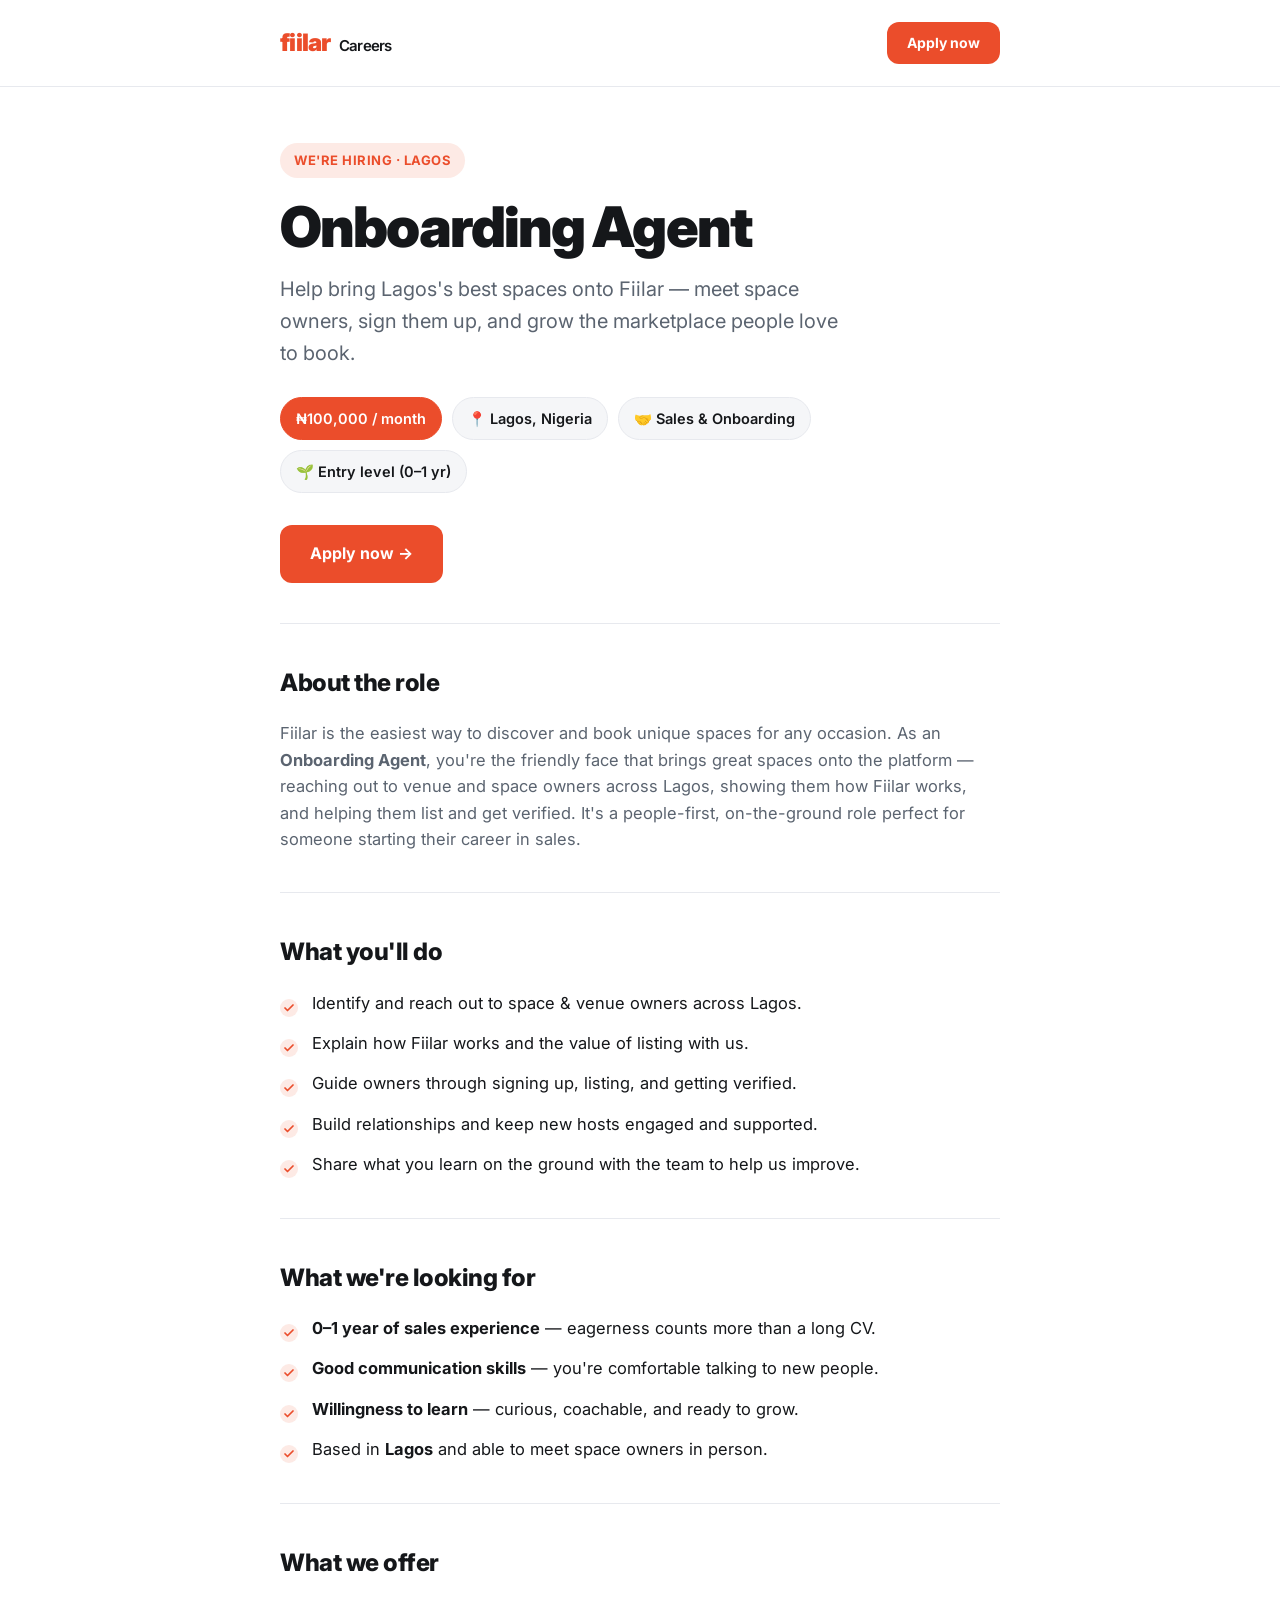
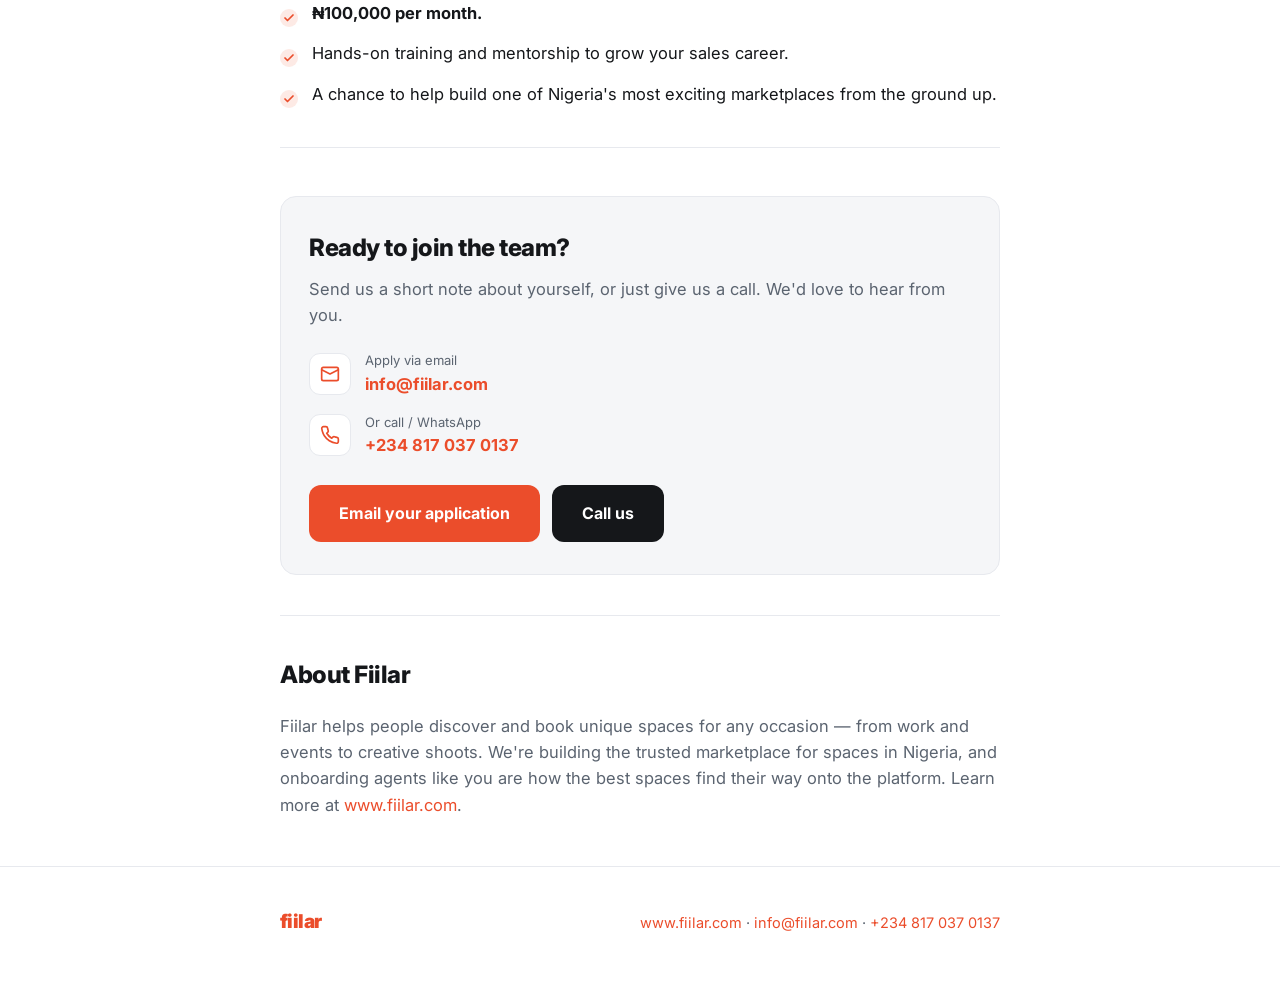
==== index.html @ edfd7000 "Add Onboarding Agent job listing page (Lagos) Co-Authored-By: Claude Opus 4.8 (1M context) <noreply@" ====
<!DOCTYPE html>
<html lang="en">
<head>
  <meta charset="UTF-8" />
  <meta name="viewport" content="width=device-width, initial-scale=1.0" />
  <title>Onboarding Agent — Fiilar Careers (Lagos)</title>
  <meta name="description" content="Fiilar is hiring an Onboarding Agent in Lagos. ₦100,000/month. Help bring Lagos's best spaces onto Fiilar. Apply now." />

  <!-- Social preview (for when the link is shared in ads/WhatsApp) -->
  <meta property="og:title" content="We're hiring: Onboarding Agent — Fiilar" />
  <meta property="og:description" content="₦100,000/month · Lagos · Help onboard amazing spaces to Fiilar. Apply today." />
  <meta property="og:type" content="website" />

  <link rel="preconnect" href="https://fonts.googleapis.com" />
  <link rel="preconnect" href="https://fonts.gstatic.com" crossorigin />
  <link href="https://fonts.googleapis.com/css2?family=Inter:wght@400;500;600;700;800;900&display=swap" rel="stylesheet" />

  <style>
    :root {
      --brand: #EB4D2B;
      --brand-dark: #cf3f20;
      --ink: #15171a;
      --grey: #5b6470;
      --line: #e7e9ee;
      --bg-soft: #f5f6f8;
      --radius: 16px;
    }
    * { box-sizing: border-box; margin: 0; padding: 0; }
    html { scroll-behavior: smooth; }
    body {
      font-family: 'Inter', -apple-system, BlinkMacSystemFont, 'Segoe UI', Roboto, sans-serif;
      color: var(--ink);
      background: #fff;
      line-height: 1.6;
      -webkit-font-smoothing: antialiased;
    }
    .wrap { max-width: 760px; margin: 0 auto; padding: 0 20px; }
    a { color: var(--brand); text-decoration: none; }

    /* Header */
    header { padding: 22px 0; border-bottom: 1px solid var(--line); }
    .header-row { display: flex; align-items: center; justify-content: space-between; }
    .logo { font-size: 24px; font-weight: 900; letter-spacing: -0.03em; color: var(--brand); }
    .logo span { color: var(--ink); font-weight: 600; font-size: 15px; margin-left: 8px; }

    /* Hero */
    .hero { padding: 56px 0 40px; }
    .tag {
      display: inline-block; background: #fdeae5; color: var(--brand);
      font-weight: 700; font-size: 13px; letter-spacing: 0.04em; text-transform: uppercase;
      padding: 7px 14px; border-radius: 999px; margin-bottom: 20px;
    }
    h1 { font-size: clamp(36px, 8vw, 56px); font-weight: 900; letter-spacing: -0.035em; line-height: 1.05; }
    .lede { font-size: clamp(17px, 2.4vw, 20px); color: var(--grey); margin-top: 16px; max-width: 560px; }

    .chips { display: flex; flex-wrap: wrap; gap: 10px; margin-top: 28px; }
    .chip {
      display: inline-flex; align-items: center; gap: 7px;
      background: var(--bg-soft); border: 1px solid var(--line);
      padding: 9px 15px; border-radius: 999px; font-weight: 600; font-size: 14.5px;
    }
    .chip.pay { background: var(--brand); color: #fff; border-color: var(--brand); }

    .cta {
      display: inline-flex; align-items: center; gap: 10px;
      background: var(--brand); color: #fff; font-weight: 700; font-size: 16px;
      padding: 16px 30px; border-radius: 12px; margin-top: 32px;
      transition: background .15s ease, transform .15s ease;
    }
    .cta:hover { background: var(--brand-dark); transform: translateY(-1px); }
    .cta.secondary { background: var(--ink); }
    .cta.secondary:hover { background: #000; }

    /* Sections */
    section.block { padding: 40px 0; border-top: 1px solid var(--line); }
    h2 { font-size: 24px; font-weight: 800; letter-spacing: -0.02em; margin-bottom: 18px; }
    .block p { color: var(--grey); font-size: 16.5px; }

    ul.list { list-style: none; display: grid; gap: 14px; }
    ul.list li { position: relative; padding-left: 32px; font-size: 16.5px; color: var(--ink); }
    ul.list li::before {
      content: ""; position: absolute; left: 0; top: 9px;
      width: 18px; height: 18px; border-radius: 50%;
      background: #fdeae5;
      background-image: url("data:image/svg+xml,%3Csvg xmlns='http://www.w3.org/2000/svg' width='12' height='12' viewBox='0 0 24 24' fill='none' stroke='%23EB4D2B' stroke-width='3.5' stroke-linecap='round' stroke-linejoin='round'%3E%3Cpolyline points='20 6 9 17 4 12'/%3E%3C/svg%3E");
      background-repeat: no-repeat; background-position: center;
    }
    ul.list li strong { font-weight: 700; }

    /* Apply card */
    .apply-card {
      background: var(--bg-soft); border: 1px solid var(--line);
      border-radius: var(--radius); padding: 32px 28px; margin-top: 8px;
    }
    .apply-card h2 { margin-bottom: 8px; }
    .apply-methods { display: grid; gap: 14px; margin-top: 22px; }
    .apply-row { display: flex; align-items: center; gap: 14px; font-size: 16px; }
    .apply-row .ic {
      width: 42px; height: 42px; flex: none; border-radius: 11px; background: #fff;
      border: 1px solid var(--line); display: grid; place-items: center; color: var(--brand);
    }
    .apply-row .label { font-size: 13px; color: var(--grey); }
    .apply-row .val { font-weight: 700; font-size: 16.5px; color: var(--ink); }
    .btns { display: flex; flex-wrap: wrap; gap: 12px; margin-top: 26px; }

    /* Footer */
    footer { padding: 40px 0 56px; border-top: 1px solid var(--line); margin-top: 8px; color: var(--grey); font-size: 14.5px; }
    .footer-row { display: flex; flex-wrap: wrap; justify-content: space-between; gap: 12px; align-items: center; }
    footer .logo { font-size: 19px; }
  </style>
</head>
<body>

  <header>
    <div class="wrap header-row">
      <div class="logo">fiilar<span>Careers</span></div>
      <a class="cta" style="margin:0; padding:10px 20px; font-size:14px;" href="#apply">Apply now</a>
    </div>
  </header>

  <main>
    <div class="wrap">
      <!-- Hero -->
      <section class="hero">
        <span class="tag">We're hiring · Lagos</span>
        <h1>Onboarding Agent</h1>
        <p class="lede">Help bring Lagos's best spaces onto Fiilar — meet space owners, sign them up, and grow the marketplace people love to book.</p>

        <div class="chips">
          <span class="chip pay">₦100,000 / month</span>
          <span class="chip">📍 Lagos, Nigeria</span>
          <span class="chip">🤝 Sales &amp; Onboarding</span>
          <span class="chip">🌱 Entry level (0–1 yr)</span>
        </div>

        <a class="cta" href="#apply">Apply now →</a>
      </section>

      <!-- About the role -->
      <section class="block">
        <h2>About the role</h2>
        <p>Fiilar is the easiest way to discover and book unique spaces for any occasion. As an <strong>Onboarding Agent</strong>, you're the friendly face that brings great spaces onto the platform — reaching out to venue and space owners across Lagos, showing them how Fiilar works, and helping them list and get verified. It's a people-first, on-the-ground role perfect for someone starting their career in sales.</p>
      </section>

      <!-- What you'll do -->
      <section class="block">
        <h2>What you'll do</h2>
        <ul class="list">
          <li>Identify and reach out to space &amp; venue owners across Lagos.</li>
          <li>Explain how Fiilar works and the value of listing with us.</li>
          <li>Guide owners through signing up, listing, and getting verified.</li>
          <li>Build relationships and keep new hosts engaged and supported.</li>
          <li>Share what you learn on the ground with the team to help us improve.</li>
        </ul>
      </section>

      <!-- What we're looking for -->
      <section class="block">
        <h2>What we're looking for</h2>
        <ul class="list">
          <li><strong>0–1 year of sales experience</strong> — eagerness counts more than a long CV.</li>
          <li><strong>Good communication skills</strong> — you're comfortable talking to new people.</li>
          <li><strong>Willingness to learn</strong> — curious, coachable, and ready to grow.</li>
          <li>Based in <strong>Lagos</strong> and able to meet space owners in person.</li>
        </ul>
      </section>

      <!-- What we offer -->
      <section class="block">
        <h2>What we offer</h2>
        <ul class="list">
          <li><strong>₦100,000 per month.</strong></li>
          <li>Hands-on training and mentorship to grow your sales career.</li>
          <li>A chance to help build one of Nigeria's most exciting marketplaces from the ground up.</li>
        </ul>
      </section>

      <!-- Apply -->
      <section class="block" id="apply">
        <div class="apply-card">
          <h2>Ready to join the team?</h2>
          <p>Send us a short note about yourself, or just give us a call. We'd love to hear from you.</p>

          <div class="apply-methods">
            <div class="apply-row">
              <div class="ic">
                <svg width="20" height="20" viewBox="0 0 24 24" fill="none" stroke="currentColor" stroke-width="2" stroke-linecap="round" stroke-linejoin="round"><rect x="2" y="4" width="20" height="16" rx="2"/><path d="m22 7-10 5L2 7"/></svg>
              </div>
              <div>
                <div class="label">Apply via email</div>
                <div class="val"><a href="mailto:info@fiilar.com?subject=Application%3A%20Onboarding%20Agent%20(Lagos)">info@fiilar.com</a></div>
              </div>
            </div>
            <div class="apply-row">
              <div class="ic">
                <svg width="20" height="20" viewBox="0 0 24 24" fill="none" stroke="currentColor" stroke-width="2" stroke-linecap="round" stroke-linejoin="round"><path d="M22 16.92v3a2 2 0 0 1-2.18 2 19.79 19.79 0 0 1-8.63-3.07 19.5 19.5 0 0 1-6-6 19.79 19.79 0 0 1-3.07-8.67A2 2 0 0 1 4.11 2h3a2 2 0 0 1 2 1.72c.13.96.36 1.9.7 2.81a2 2 0 0 1-.45 2.11L8.09 9.91a16 16 0 0 0 6 6l1.27-1.27a2 2 0 0 1 2.11-.45c.91.34 1.85.57 2.81.7A2 2 0 0 1 22 16.92z"/></svg>
              </div>
              <div>
                <div class="label">Or call / WhatsApp</div>
                <div class="val"><a href="tel:+2348170370137">+234 817 037 0137</a></div>
              </div>
            </div>
          </div>

          <div class="btns">
            <a class="cta" style="margin-top:0;" href="mailto:info@fiilar.com?subject=Application%3A%20Onboarding%20Agent%20(Lagos)&body=Hi%20Fiilar%20team%2C%0A%0AI'd%20like%20to%20apply%20for%20the%20Onboarding%20Agent%20role.%0A%0AName%3A%0APhone%3A%0ALocation%20in%20Lagos%3A%0AA%20bit%20about%20me%3A%0A">Email your application</a>
            <a class="cta secondary" style="margin-top:0;" href="tel:+2348170370137">Call us</a>
          </div>
        </div>
      </section>

      <!-- About Fiilar -->
      <section class="block">
        <h2>About Fiilar</h2>
        <p>Fiilar helps people discover and book unique spaces for any occasion — from work and events to creative shoots. We're building the trusted marketplace for spaces in Nigeria, and onboarding agents like you are how the best spaces find their way onto the platform. Learn more at <a href="https://www.fiilar.com" target="_blank" rel="noopener">www.fiilar.com</a>.</p>
      </section>
    </div>
  </main>

  <footer>
    <div class="wrap footer-row">
      <div class="logo">fiilar</div>
      <div>
        <a href="https://www.fiilar.com" target="_blank" rel="noopener">www.fiilar.com</a> ·
        <a href="mailto:info@fiilar.com">info@fiilar.com</a> ·
        <a href="tel:+2348170370137">+234 817 037 0137</a>
      </div>
    </div>
  </footer>

</body>
</html>
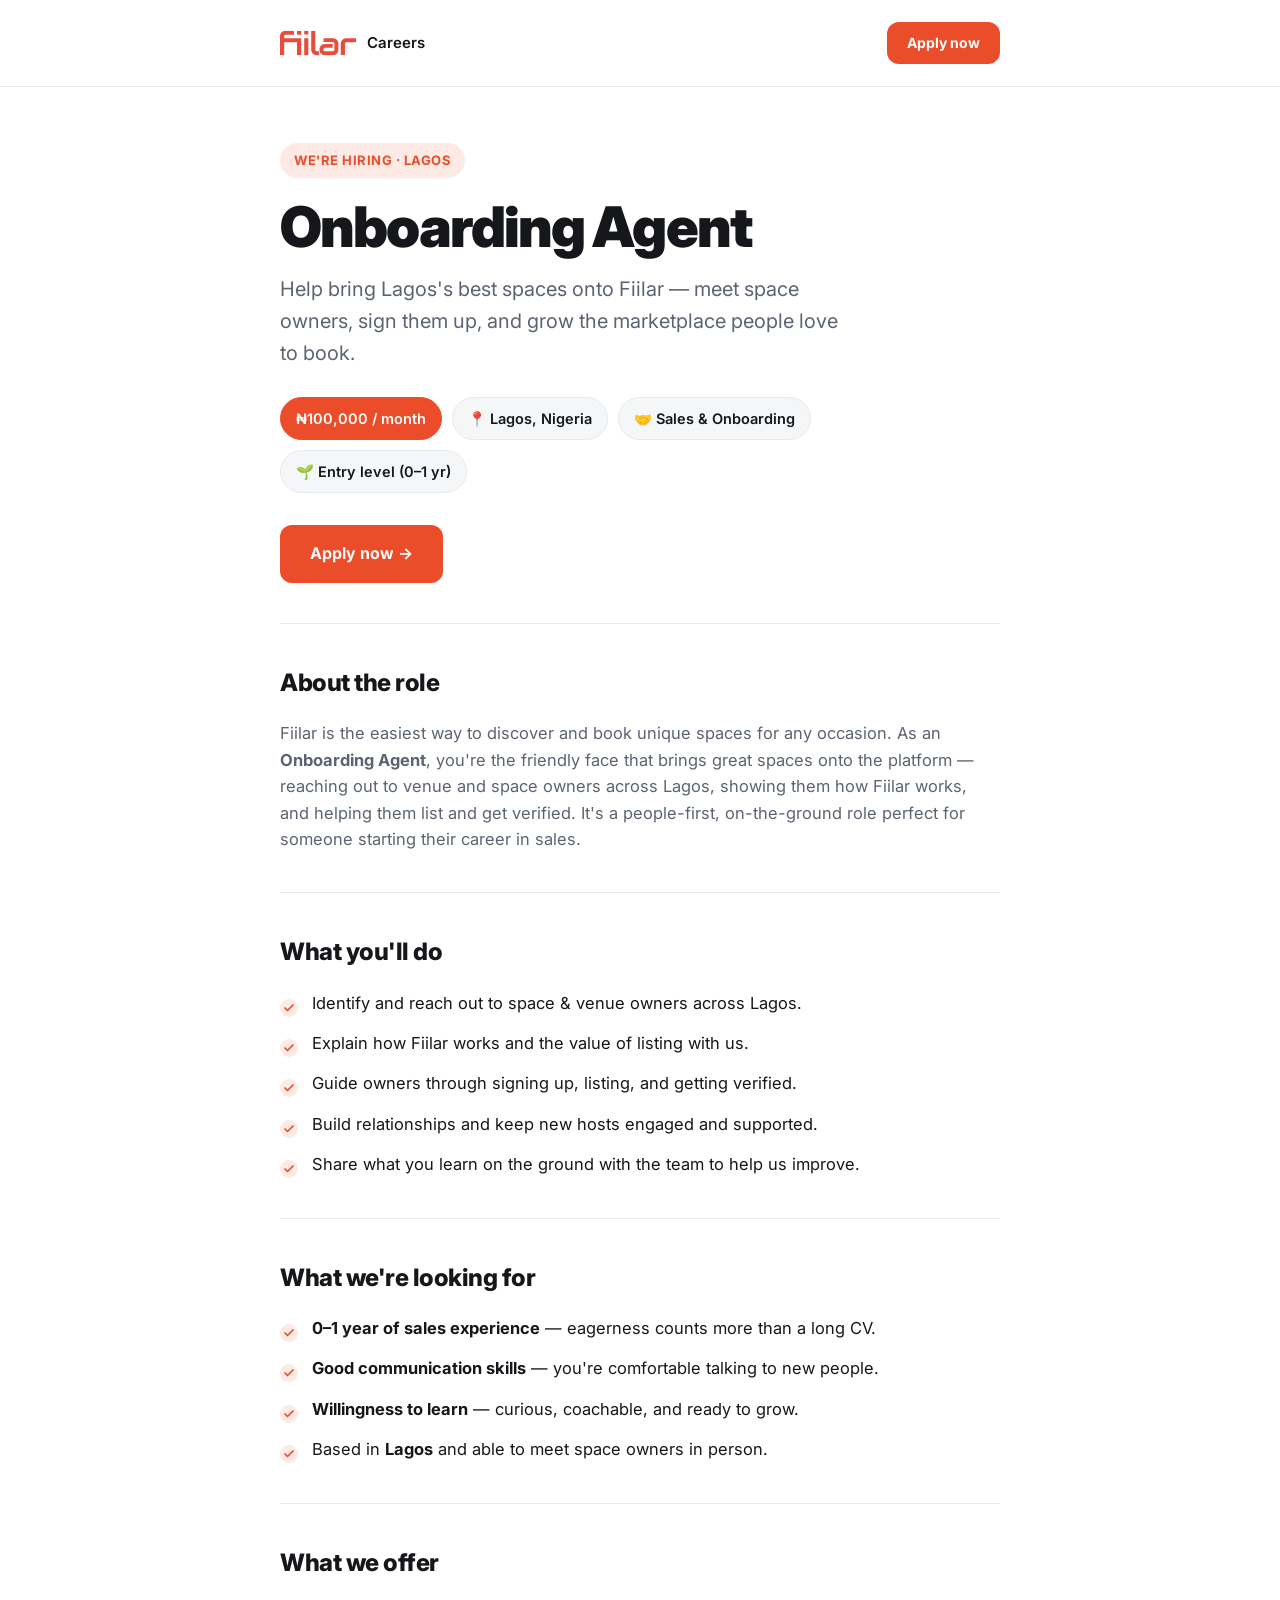
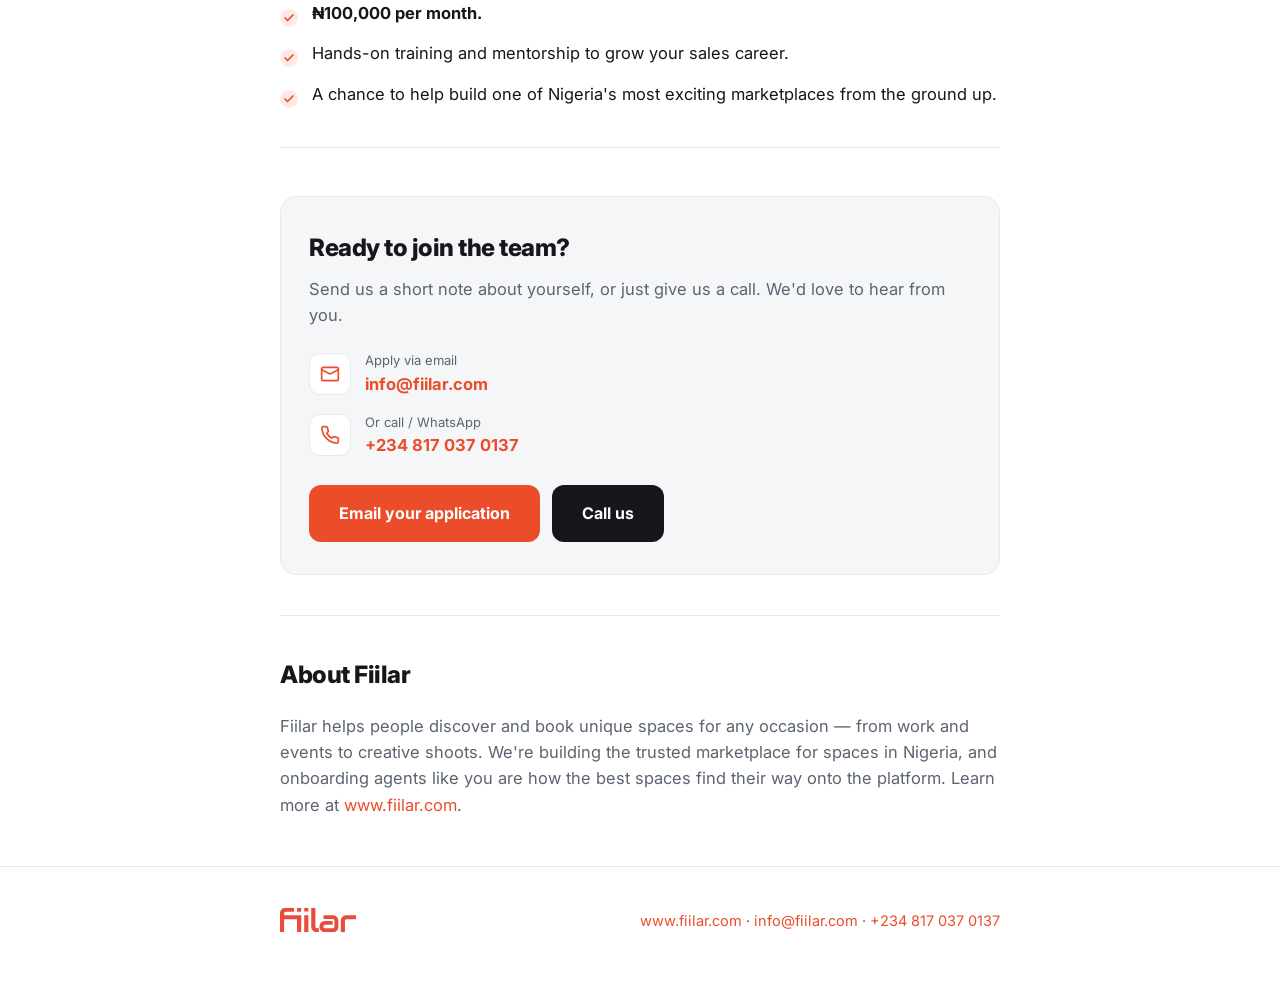
==== commit 26af33d2: "Use Fiilar logo in header/footer + favicon Co-Authored-By: Claude Opus 4.8 (1M context) <noreply@ant" ====
--- a/index.html
+++ b/index.html
@@ -4,6 +4,7 @@
   <meta charset="UTF-8" />
   <meta name="viewport" content="width=device-width, initial-scale=1.0" />
   <title>Onboarding Agent — Fiilar Careers (Lagos)</title>
+  <link rel="icon" type="image/png" href="logo-icon.png" />
   <meta name="description" content="Fiilar is hiring an Onboarding Agent in Lagos. ₦100,000/month. Help bring Lagos's best spaces onto Fiilar. Apply now." />
 
   <!-- Social preview (for when the link is shared in ads/WhatsApp) -->
@@ -40,8 +41,9 @@
     /* Header */
     header { padding: 22px 0; border-bottom: 1px solid var(--line); }
     .header-row { display: flex; align-items: center; justify-content: space-between; }
-    .logo { font-size: 24px; font-weight: 900; letter-spacing: -0.03em; color: var(--brand); }
-    .logo span { color: var(--ink); font-weight: 600; font-size: 15px; margin-left: 8px; }
+    .logo { display: inline-flex; align-items: center; gap: 11px; }
+    .logo img { height: 26px; width: auto; display: block; }
+    .logo span { color: var(--ink); font-weight: 600; font-size: 15px; }
 
     /* Hero */
     .hero { padding: 56px 0 40px; }
@@ -113,7 +115,7 @@
 
   <header>
     <div class="wrap header-row">
-      <div class="logo">fiilar<span>Careers</span></div>
+      <div class="logo"><img src="logo.svg" alt="Fiilar" /><span>Careers</span></div>
       <a class="cta" style="margin:0; padding:10px 20px; font-size:14px;" href="#apply">Apply now</a>
     </div>
   </header>
@@ -219,7 +221,7 @@
 
   <footer>
     <div class="wrap footer-row">
-      <div class="logo">fiilar</div>
+      <div class="logo"><img src="logo.svg" alt="Fiilar" /></div>
       <div>
         <a href="https://www.fiilar.com" target="_blank" rel="noopener">www.fiilar.com</a> ·
         <a href="mailto:info@fiilar.com">info@fiilar.com</a> ·
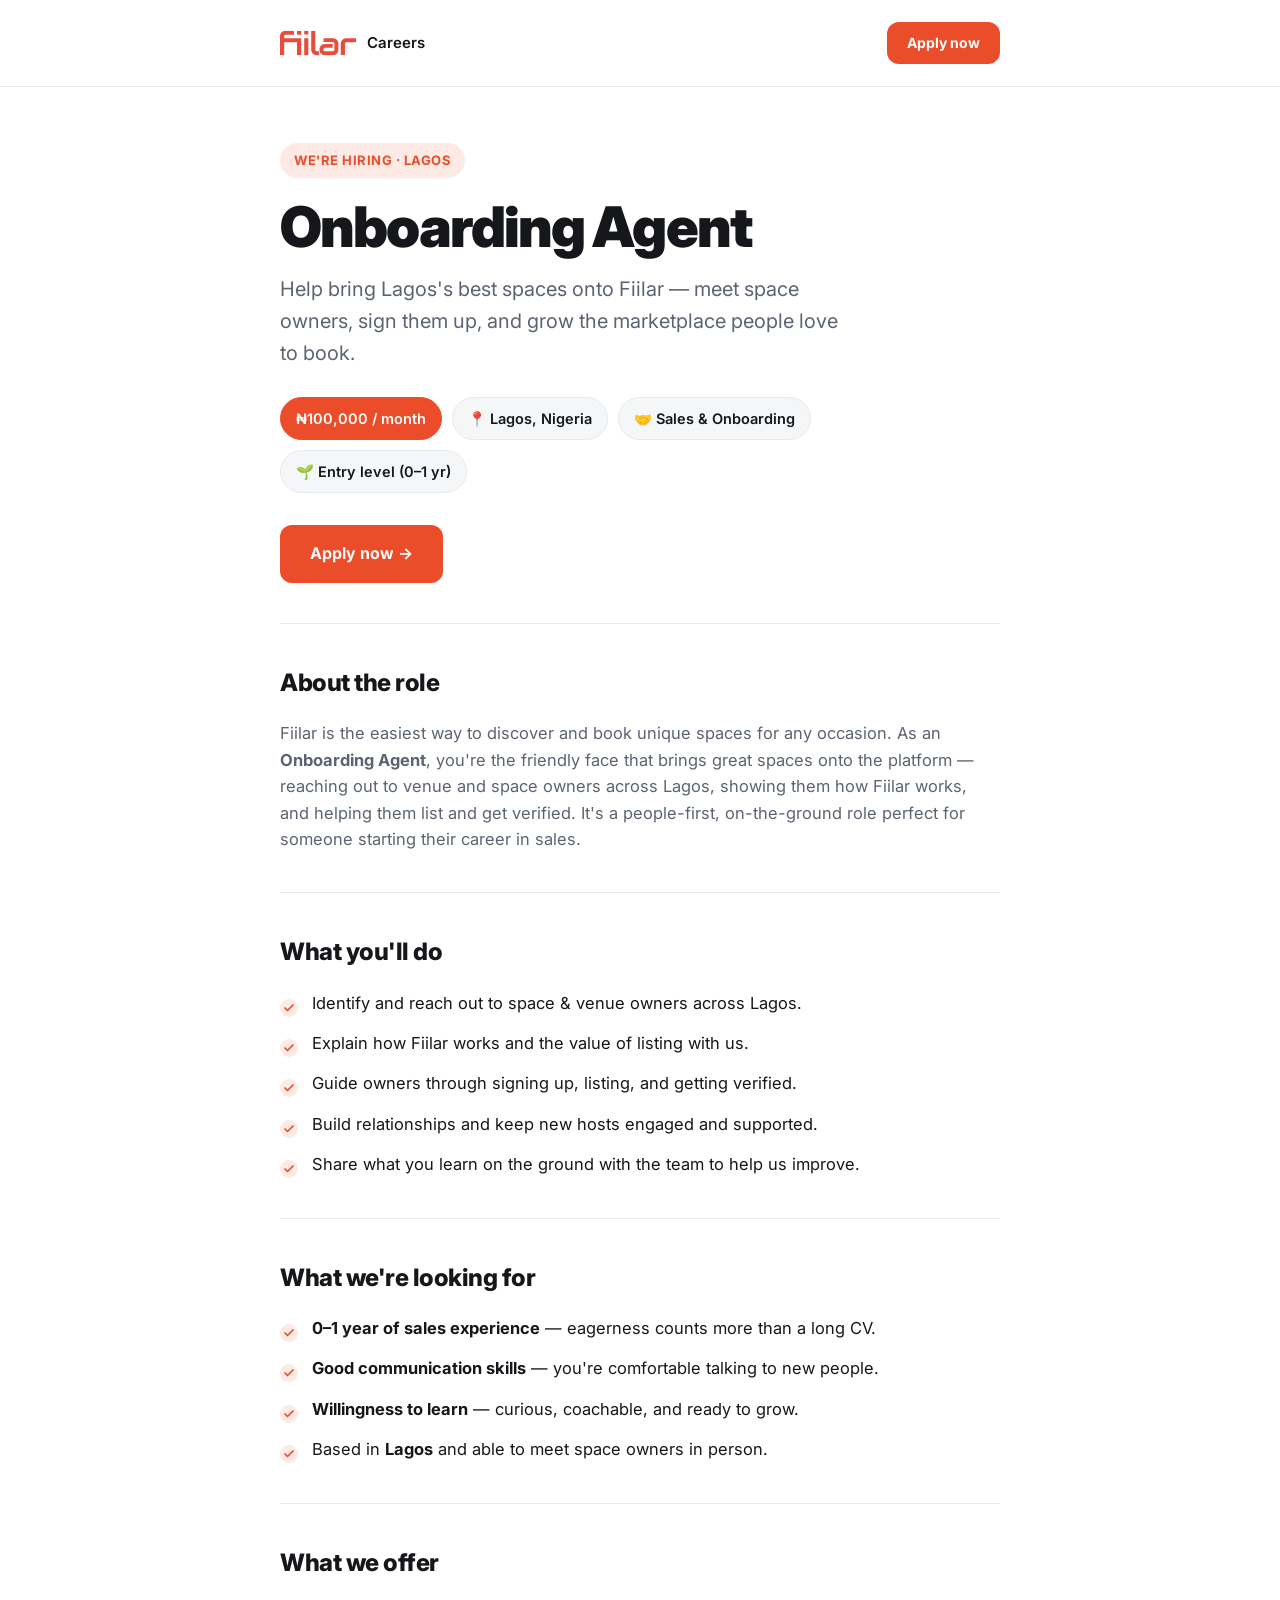
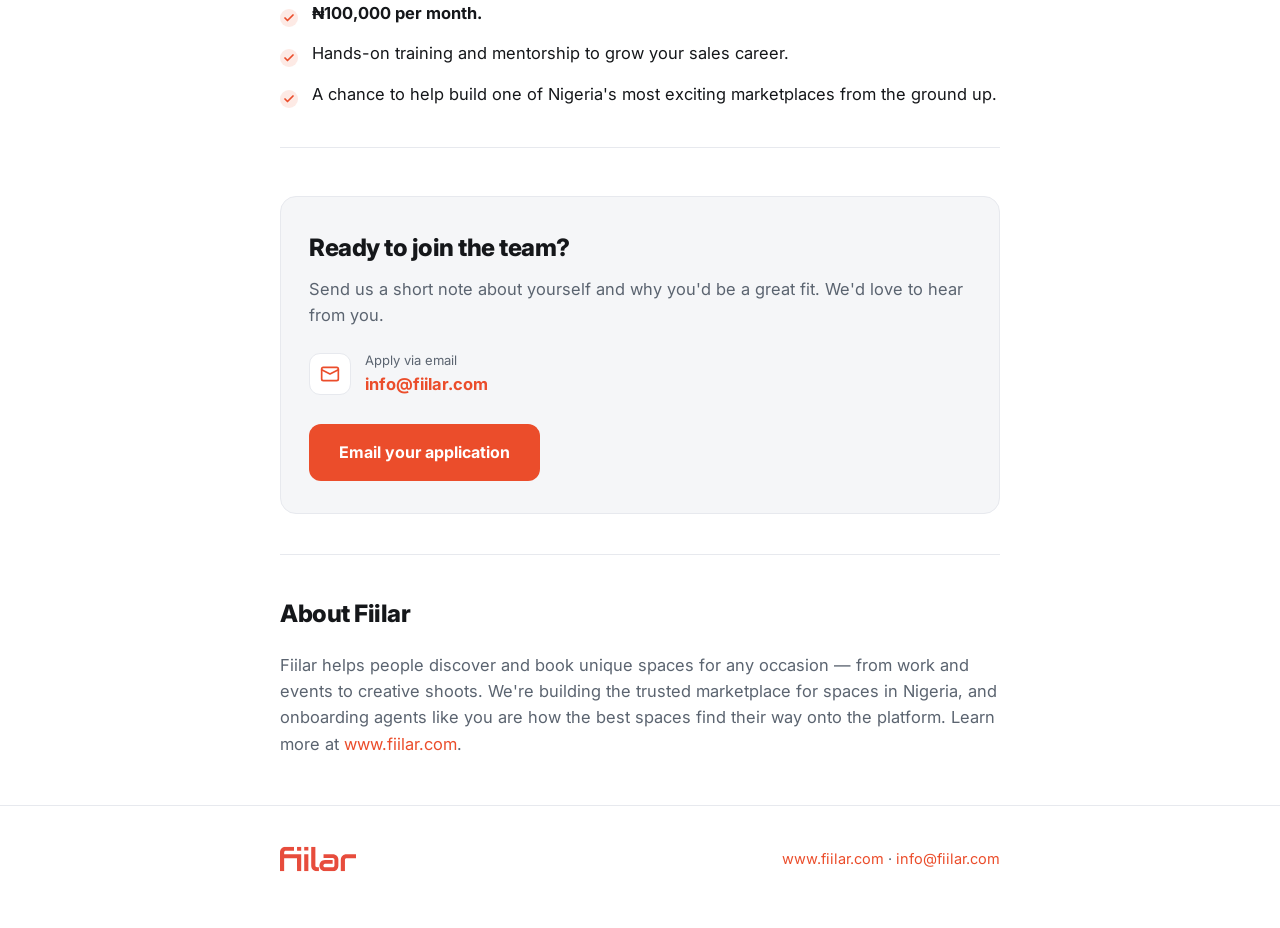
==== commit b8fe1051: "Remove phone/call options — email applications only Co-Authored-By: Claude Opus 4.8 (1M context) <no" ====
--- a/index.html
+++ b/index.html
@@ -181,7 +181,7 @@
       <section class="block" id="apply">
         <div class="apply-card">
           <h2>Ready to join the team?</h2>
-          <p>Send us a short note about yourself, or just give us a call. We'd love to hear from you.</p>
+          <p>Send us a short note about yourself and why you'd be a great fit. We'd love to hear from you.</p>
 
           <div class="apply-methods">
             <div class="apply-row">
@@ -193,20 +193,10 @@
                 <div class="val"><a href="mailto:info@fiilar.com?subject=Application%3A%20Onboarding%20Agent%20(Lagos)">info@fiilar.com</a></div>
               </div>
             </div>
-            <div class="apply-row">
-              <div class="ic">
-                <svg width="20" height="20" viewBox="0 0 24 24" fill="none" stroke="currentColor" stroke-width="2" stroke-linecap="round" stroke-linejoin="round"><path d="M22 16.92v3a2 2 0 0 1-2.18 2 19.79 19.79 0 0 1-8.63-3.07 19.5 19.5 0 0 1-6-6 19.79 19.79 0 0 1-3.07-8.67A2 2 0 0 1 4.11 2h3a2 2 0 0 1 2 1.72c.13.96.36 1.9.7 2.81a2 2 0 0 1-.45 2.11L8.09 9.91a16 16 0 0 0 6 6l1.27-1.27a2 2 0 0 1 2.11-.45c.91.34 1.85.57 2.81.7A2 2 0 0 1 22 16.92z"/></svg>
-              </div>
-              <div>
-                <div class="label">Or call / WhatsApp</div>
-                <div class="val"><a href="tel:+2348170370137">+234 817 037 0137</a></div>
-              </div>
-            </div>
           </div>
 
           <div class="btns">
             <a class="cta" style="margin-top:0;" href="mailto:info@fiilar.com?subject=Application%3A%20Onboarding%20Agent%20(Lagos)&body=Hi%20Fiilar%20team%2C%0A%0AI'd%20like%20to%20apply%20for%20the%20Onboarding%20Agent%20role.%0A%0AName%3A%0APhone%3A%0ALocation%20in%20Lagos%3A%0AA%20bit%20about%20me%3A%0A">Email your application</a>
-            <a class="cta secondary" style="margin-top:0;" href="tel:+2348170370137">Call us</a>
           </div>
         </div>
       </section>
@@ -224,8 +214,7 @@
       <div class="logo"><img src="logo.svg" alt="Fiilar" /></div>
       <div>
         <a href="https://www.fiilar.com" target="_blank" rel="noopener">www.fiilar.com</a> ·
-        <a href="mailto:info@fiilar.com">info@fiilar.com</a> ·
-        <a href="tel:+2348170370137">+234 817 037 0137</a>
+        <a href="mailto:info@fiilar.com">info@fiilar.com</a>
       </div>
     </div>
   </footer>
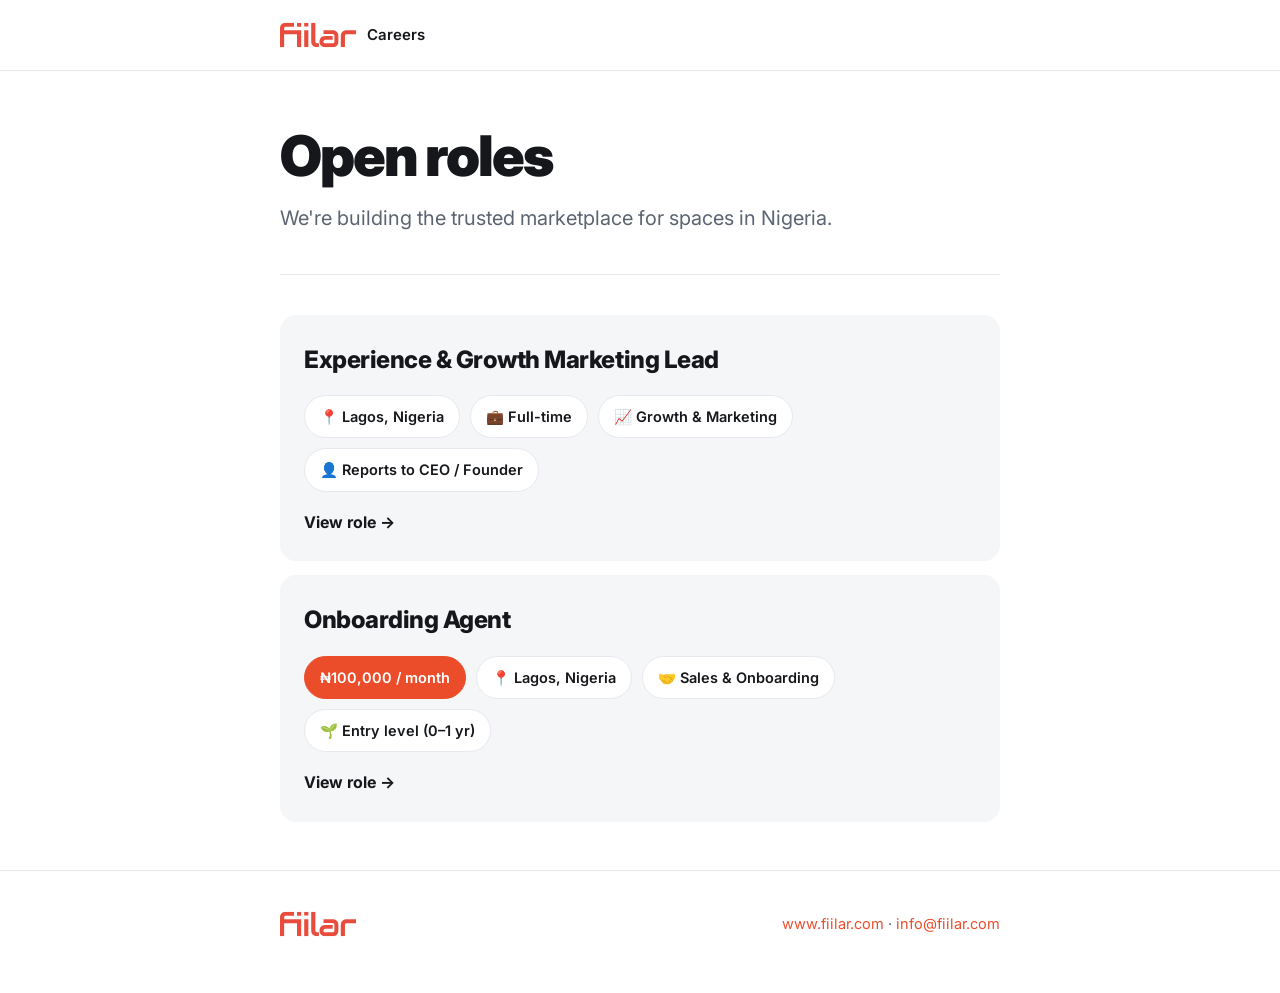
==== commit dc40046b: "Add Experience & Growth Marketing Lead role and an open roles list The site was one hand-written pag" ====
--- a/index.html
+++ b/index.html
@@ -1,210 +1,60 @@
 <!DOCTYPE html>
+<!-- Generated by build.mjs from jobs.mjs. Edit those, then run: node build.mjs -->
 <html lang="en">
 <head>
   <meta charset="UTF-8" />
   <meta name="viewport" content="width=device-width, initial-scale=1.0" />
-  <title>Onboarding Agent — Fiilar Careers (Lagos)</title>
+  <title>Careers at Fiilar · Open roles in Lagos</title>
   <link rel="icon" type="image/png" href="logo-icon.png" />
-  <meta name="description" content="Fiilar is hiring an Onboarding Agent in Lagos. ₦100,000/month. Help bring Lagos's best spaces onto Fiilar. Apply now." />
+  <meta name="description" content="Fiilar is hiring in Lagos: Experience &amp; Growth Marketing Lead, Onboarding Agent. See the roles and apply." />
 
-  <!-- Social preview (for when the link is shared in ads/WhatsApp) -->
-  <meta property="og:title" content="We're hiring: Onboarding Agent — Fiilar" />
-  <meta property="og:description" content="₦100,000/month · Lagos · Help onboard amazing spaces to Fiilar. Apply today." />
+  <meta property="og:title" content="We're hiring at Fiilar" />
+  <meta property="og:description" content="Open roles in Lagos: Experience &amp; Growth Marketing Lead, Onboarding Agent. Apply today." />
   <meta property="og:type" content="website" />
 
   <link rel="preconnect" href="https://fonts.googleapis.com" />
   <link rel="preconnect" href="https://fonts.gstatic.com" crossorigin />
   <link href="https://fonts.googleapis.com/css2?family=Inter:wght@400;500;600;700;800;900&display=swap" rel="stylesheet" />
-
-  <style>
-    :root {
-      --brand: #EB4D2B;
-      --brand-dark: #cf3f20;
-      --ink: #15171a;
-      --grey: #5b6470;
-      --line: #e7e9ee;
-      --bg-soft: #f5f6f8;
-      --radius: 16px;
-    }
-    * { box-sizing: border-box; margin: 0; padding: 0; }
-    html { scroll-behavior: smooth; }
-    body {
-      font-family: 'Inter', -apple-system, BlinkMacSystemFont, 'Segoe UI', Roboto, sans-serif;
-      color: var(--ink);
-      background: #fff;
-      line-height: 1.6;
-      -webkit-font-smoothing: antialiased;
-    }
-    .wrap { max-width: 760px; margin: 0 auto; padding: 0 20px; }
-    a { color: var(--brand); text-decoration: none; }
-
-    /* Header */
-    header { padding: 22px 0; border-bottom: 1px solid var(--line); }
-    .header-row { display: flex; align-items: center; justify-content: space-between; }
-    .logo { display: inline-flex; align-items: center; gap: 11px; }
-    .logo img { height: 26px; width: auto; display: block; }
-    .logo span { color: var(--ink); font-weight: 600; font-size: 15px; }
-
-    /* Hero */
-    .hero { padding: 56px 0 40px; }
-    .tag {
-      display: inline-block; background: #fdeae5; color: var(--brand);
-      font-weight: 700; font-size: 13px; letter-spacing: 0.04em; text-transform: uppercase;
-      padding: 7px 14px; border-radius: 999px; margin-bottom: 20px;
-    }
-    h1 { font-size: clamp(36px, 8vw, 56px); font-weight: 900; letter-spacing: -0.035em; line-height: 1.05; }
-    .lede { font-size: clamp(17px, 2.4vw, 20px); color: var(--grey); margin-top: 16px; max-width: 560px; }
-
-    .chips { display: flex; flex-wrap: wrap; gap: 10px; margin-top: 28px; }
-    .chip {
-      display: inline-flex; align-items: center; gap: 7px;
-      background: var(--bg-soft); border: 1px solid var(--line);
-      padding: 9px 15px; border-radius: 999px; font-weight: 600; font-size: 14.5px;
-    }
-    .chip.pay { background: var(--brand); color: #fff; border-color: var(--brand); }
-
-    .cta {
-      display: inline-flex; align-items: center; gap: 10px;
-      background: var(--brand); color: #fff; font-weight: 700; font-size: 16px;
-      padding: 16px 30px; border-radius: 12px; margin-top: 32px;
-      transition: background .15s ease, transform .15s ease;
-    }
-    .cta:hover { background: var(--brand-dark); transform: translateY(-1px); }
-    .cta.secondary { background: var(--ink); }
-    .cta.secondary:hover { background: #000; }
-
-    /* Sections */
-    section.block { padding: 40px 0; border-top: 1px solid var(--line); }
-    h2 { font-size: 24px; font-weight: 800; letter-spacing: -0.02em; margin-bottom: 18px; }
-    .block p { color: var(--grey); font-size: 16.5px; }
-
-    ul.list { list-style: none; display: grid; gap: 14px; }
-    ul.list li { position: relative; padding-left: 32px; font-size: 16.5px; color: var(--ink); }
-    ul.list li::before {
-      content: ""; position: absolute; left: 0; top: 9px;
-      width: 18px; height: 18px; border-radius: 50%;
-      background: #fdeae5;
-      background-image: url("data:image/svg+xml,%3Csvg xmlns='http://www.w3.org/2000/svg' width='12' height='12' viewBox='0 0 24 24' fill='none' stroke='%23EB4D2B' stroke-width='3.5' stroke-linecap='round' stroke-linejoin='round'%3E%3Cpolyline points='20 6 9 17 4 12'/%3E%3C/svg%3E");
-      background-repeat: no-repeat; background-position: center;
-    }
-    ul.list li strong { font-weight: 700; }
-
-    /* Apply card */
-    .apply-card {
-      background: var(--bg-soft); border: 1px solid var(--line);
-      border-radius: var(--radius); padding: 32px 28px; margin-top: 8px;
-    }
-    .apply-card h2 { margin-bottom: 8px; }
-    .apply-methods { display: grid; gap: 14px; margin-top: 22px; }
-    .apply-row { display: flex; align-items: center; gap: 14px; font-size: 16px; }
-    .apply-row .ic {
-      width: 42px; height: 42px; flex: none; border-radius: 11px; background: #fff;
-      border: 1px solid var(--line); display: grid; place-items: center; color: var(--brand);
-    }
-    .apply-row .label { font-size: 13px; color: var(--grey); }
-    .apply-row .val { font-weight: 700; font-size: 16.5px; color: var(--ink); }
-    .btns { display: flex; flex-wrap: wrap; gap: 12px; margin-top: 26px; }
-
-    /* Footer */
-    footer { padding: 40px 0 56px; border-top: 1px solid var(--line); margin-top: 8px; color: var(--grey); font-size: 14.5px; }
-    .footer-row { display: flex; flex-wrap: wrap; justify-content: space-between; gap: 12px; align-items: center; }
-    footer .logo { font-size: 19px; }
-  </style>
+  <link rel="stylesheet" href="styles.css" />
 </head>
 <body>
 
   <header>
     <div class="wrap header-row">
-      <div class="logo"><img src="logo.svg" alt="Fiilar" /><span>Careers</span></div>
-      <a class="cta" style="margin:0; padding:10px 20px; font-size:14px;" href="#apply">Apply now</a>
+      <a class="logo" href="./"><img src="logo.svg" alt="Fiilar" /><span>Careers</span></a>
     </div>
   </header>
 
   <main>
     <div class="wrap">
-      <!-- Hero -->
       <section class="hero">
-        <span class="tag">We're hiring · Lagos</span>
-        <h1>Onboarding Agent</h1>
-        <p class="lede">Help bring Lagos's best spaces onto Fiilar — meet space owners, sign them up, and grow the marketplace people love to book.</p>
-
-        <div class="chips">
-          <span class="chip pay">₦100,000 / month</span>
-          <span class="chip">📍 Lagos, Nigeria</span>
-          <span class="chip">🤝 Sales &amp; Onboarding</span>
-          <span class="chip">🌱 Entry level (0–1 yr)</span>
-        </div>
-
-        <a class="cta" href="#apply">Apply now →</a>
+        <h1>Open roles</h1>
+        <p class="lede">We're building the trusted marketplace for spaces in Nigeria.</p>
       </section>
 
-      <!-- About the role -->
       <section class="block">
-        <h2>About the role</h2>
-        <p>Fiilar is the easiest way to discover and book unique spaces for any occasion. As an <strong>Onboarding Agent</strong>, you're the friendly face that brings great spaces onto the platform — reaching out to venue and space owners across Lagos, showing them how Fiilar works, and helping them list and get verified. It's a people-first, on-the-ground role perfect for someone starting their career in sales.</p>
-      </section>
-
-      <!-- What you'll do -->
-      <section class="block">
-        <h2>What you'll do</h2>
-        <ul class="list">
-          <li>Identify and reach out to space &amp; venue owners across Lagos.</li>
-          <li>Explain how Fiilar works and the value of listing with us.</li>
-          <li>Guide owners through signing up, listing, and getting verified.</li>
-          <li>Build relationships and keep new hosts engaged and supported.</li>
-          <li>Share what you learn on the ground with the team to help us improve.</li>
-        </ul>
-      </section>
-
-      <!-- What we're looking for -->
-      <section class="block">
-        <h2>What we're looking for</h2>
-        <ul class="list">
-          <li><strong>0–1 year of sales experience</strong> — eagerness counts more than a long CV.</li>
-          <li><strong>Good communication skills</strong> — you're comfortable talking to new people.</li>
-          <li><strong>Willingness to learn</strong> — curious, coachable, and ready to grow.</li>
-          <li>Based in <strong>Lagos</strong> and able to meet space owners in person.</li>
-        </ul>
-      </section>
-
-      <!-- What we offer -->
-      <section class="block">
-        <h2>What we offer</h2>
-        <ul class="list">
-          <li><strong>₦100,000 per month.</strong></li>
-          <li>Hands-on training and mentorship to grow your sales career.</li>
-          <li>A chance to help build one of Nigeria's most exciting marketplaces from the ground up.</li>
-        </ul>
-      </section>
-
-      <!-- Apply -->
-      <section class="block" id="apply">
-        <div class="apply-card">
-          <h2>Ready to join the team?</h2>
-          <p>Send us a short note about yourself and why you'd be a great fit. We'd love to hear from you.</p>
-
-          <div class="apply-methods">
-            <div class="apply-row">
-              <div class="ic">
-                <svg width="20" height="20" viewBox="0 0 24 24" fill="none" stroke="currentColor" stroke-width="2" stroke-linecap="round" stroke-linejoin="round"><rect x="2" y="4" width="20" height="16" rx="2"/><path d="m22 7-10 5L2 7"/></svg>
-              </div>
-              <div>
-                <div class="label">Apply via email</div>
-                <div class="val"><a href="mailto:info@fiilar.com?subject=Application%3A%20Onboarding%20Agent%20(Lagos)">info@fiilar.com</a></div>
-              </div>
+        <div class="roles">
+          <a class="role" href="experience-growth-marketing-lead/">
+            <h2>Experience &amp; Growth Marketing Lead</h2>
+            <div class="chips">
+              <span class="chip">📍 Lagos, Nigeria</span>
+              <span class="chip">💼 Full-time</span>
+              <span class="chip">📈 Growth &amp; Marketing</span>
+              <span class="chip">👤 Reports to CEO / Founder</span>
             </div>
-          </div>
-
-          <div class="btns">
-            <a class="cta" style="margin-top:0;" href="mailto:info@fiilar.com?subject=Application%3A%20Onboarding%20Agent%20(Lagos)&body=Hi%20Fiilar%20team%2C%0A%0AI'd%20like%20to%20apply%20for%20the%20Onboarding%20Agent%20role.%0A%0AName%3A%0APhone%3A%0ALocation%20in%20Lagos%3A%0AA%20bit%20about%20me%3A%0A">Email your application</a>
-          </div>
+            <span class="more">View role →</span>
+          </a>
+          <a class="role" href="onboarding-agent/">
+            <h2>Onboarding Agent</h2>
+            <div class="chips">
+              <span class="chip pay">₦100,000 / month</span>
+              <span class="chip">📍 Lagos, Nigeria</span>
+              <span class="chip">🤝 Sales &amp; Onboarding</span>
+              <span class="chip">🌱 Entry level (0–1 yr)</span>
+            </div>
+            <span class="more">View role →</span>
+          </a>
         </div>
-      </section>
-
-      <!-- About Fiilar -->
-      <section class="block">
-        <h2>About Fiilar</h2>
-        <p>Fiilar helps people discover and book unique spaces for any occasion — from work and events to creative shoots. We're building the trusted marketplace for spaces in Nigeria, and onboarding agents like you are how the best spaces find their way onto the platform. Learn more at <a href="https://www.fiilar.com" target="_blank" rel="noopener">www.fiilar.com</a>.</p>
       </section>
     </div>
   </main>
--- a/styles.css
+++ b/styles.css
@@ -0,0 +1,112 @@
+:root {
+  --brand: #EB4D2B;
+  --brand-dark: #cf3f20;
+  --ink: #15171a;
+  --grey: #5b6470;
+  --line: #e7e9ee;
+  --bg-soft: #f5f6f8;
+  --radius: 16px;
+}
+* { box-sizing: border-box; margin: 0; padding: 0; }
+html { scroll-behavior: smooth; }
+body {
+  font-family: 'Inter', -apple-system, BlinkMacSystemFont, 'Segoe UI', Roboto, sans-serif;
+  color: var(--ink);
+  background: #fff;
+  line-height: 1.6;
+  -webkit-font-smoothing: antialiased;
+}
+.wrap { max-width: 760px; margin: 0 auto; padding: 0 20px; }
+a { color: var(--brand); text-decoration: none; }
+
+/* Header */
+header { padding: 22px 0; border-bottom: 1px solid var(--line); position: sticky; top: 0; z-index: 10; background: #fff; }
+#apply { scroll-margin-top: 88px; }
+.header-row { display: flex; align-items: center; justify-content: space-between; }
+.logo { display: inline-flex; align-items: center; gap: 11px; }
+.logo img { height: 26px; width: auto; display: block; }
+.logo span { color: var(--ink); font-weight: 600; font-size: 15px; }
+
+/* Hero */
+.hero { padding: 56px 0 40px; }
+.tag {
+  display: inline-block; background: #fdeae5; color: var(--brand);
+  font-weight: 700; font-size: 13px; letter-spacing: 0.04em; text-transform: uppercase;
+  padding: 7px 14px; border-radius: 999px; margin-bottom: 20px;
+}
+h1 { font-size: clamp(36px, 8vw, 56px); font-weight: 900; letter-spacing: -0.035em; line-height: 1.05; }
+.lede { font-size: clamp(17px, 2.4vw, 20px); color: var(--grey); margin-top: 16px; max-width: 560px; }
+
+.chips { display: flex; flex-wrap: wrap; gap: 10px; margin-top: 28px; }
+.chip {
+  display: inline-flex; align-items: center; gap: 7px;
+  background: var(--bg-soft); border: 1px solid var(--line);
+  padding: 9px 15px; border-radius: 999px; font-weight: 600; font-size: 14.5px;
+}
+.chip.pay { background: var(--brand); color: #fff; border-color: var(--brand); }
+
+.cta {
+  display: inline-flex; align-items: center; gap: 10px;
+  background: var(--brand); color: #fff; font-weight: 700; font-size: 16px;
+  padding: 16px 30px; border-radius: 12px; margin-top: 32px;
+  transition: background .15s ease, transform .15s ease;
+}
+.cta:hover { background: var(--brand-dark); transform: translateY(-1px); }
+.cta.secondary { background: var(--ink); }
+.cta.secondary:hover { background: #000; }
+
+/* Sections */
+section.block { padding: 40px 0; border-top: 1px solid var(--line); }
+h2 { font-size: 24px; font-weight: 800; letter-spacing: -0.02em; margin-bottom: 18px; }
+.block p { color: var(--grey); font-size: 16.5px; }
+
+ul.list { list-style: none; display: grid; gap: 14px; }
+ul.list li { position: relative; padding-left: 32px; font-size: 16.5px; color: var(--ink); }
+ul.list li::before {
+  content: ""; position: absolute; left: 0; top: 9px;
+  width: 18px; height: 18px; border-radius: 50%;
+  background: #fdeae5;
+  background-image: url("data:image/svg+xml,%3Csvg xmlns='http://www.w3.org/2000/svg' width='12' height='12' viewBox='0 0 24 24' fill='none' stroke='%23EB4D2B' stroke-width='3.5' stroke-linecap='round' stroke-linejoin='round'%3E%3Cpolyline points='20 6 9 17 4 12'/%3E%3C/svg%3E");
+  background-repeat: no-repeat; background-position: center;
+}
+ul.list li strong { font-weight: 700; }
+
+/* Apply card */
+.apply-card {
+  background: var(--bg-soft); border: 1px solid var(--line);
+  border-radius: var(--radius); padding: 32px 28px; margin-top: 8px;
+}
+.apply-card h2 { margin-bottom: 8px; }
+.apply-methods { display: grid; gap: 14px; margin-top: 22px; }
+.apply-row { display: flex; align-items: center; gap: 14px; font-size: 16px; }
+.apply-row .ic {
+  width: 42px; height: 42px; flex: none; border-radius: 11px; background: #fff;
+  border: 1px solid var(--line); display: grid; place-items: center; color: var(--brand);
+}
+.apply-row .label { font-size: 13px; color: var(--grey); }
+.apply-row .val { font-weight: 700; font-size: 16.5px; color: var(--ink); }
+.btns { display: flex; flex-wrap: wrap; gap: 12px; margin-top: 26px; }
+
+/* Footer */
+footer { padding: 40px 0 56px; border-top: 1px solid var(--line); margin-top: 8px; color: var(--grey); font-size: 14.5px; }
+.footer-row { display: flex; flex-wrap: wrap; justify-content: space-between; gap: 12px; align-items: center; }
+footer .logo { font-size: 19px; }
+
+/* Longer roles: sub-headings, several paragraphs, tables */
+.block > * + * { margin-top: 16px; }
+.block h3 { font-size: 18px; font-weight: 700; letter-spacing: -0.01em; margin: 32px 0 14px; }
+.block h2 + h3 { margin-top: 0; }
+.table-wrap { background: var(--bg-soft); border-radius: var(--radius); padding: 10px 22px 14px; overflow-x: auto; }
+.data-table { width: 100%; border-collapse: collapse; font-size: 16px; }
+.data-table th { text-align: left; font-size: 13px; font-weight: 700; color: var(--grey); text-transform: uppercase; letter-spacing: 0.04em; padding: 12px 0 6px; }
+.data-table td { padding: 9px 0; vertical-align: top; }
+.data-table td:first-child { font-weight: 700; width: 40%; padding-right: 20px; }
+
+/* Open roles list */
+.roles { display: grid; gap: 14px; }
+.role { display: block; background: var(--bg-soft); border-radius: var(--radius); padding: 26px 24px; color: var(--ink); transition: background .15s ease; }
+.role:hover { background: #eceef2; }
+.role h2 { margin-bottom: 0; }
+.role .chips { margin-top: 16px; }
+.role .chip:not(.pay) { background: #fff; }
+.role .more { display: inline-block; margin-top: 18px; font-weight: 700; }
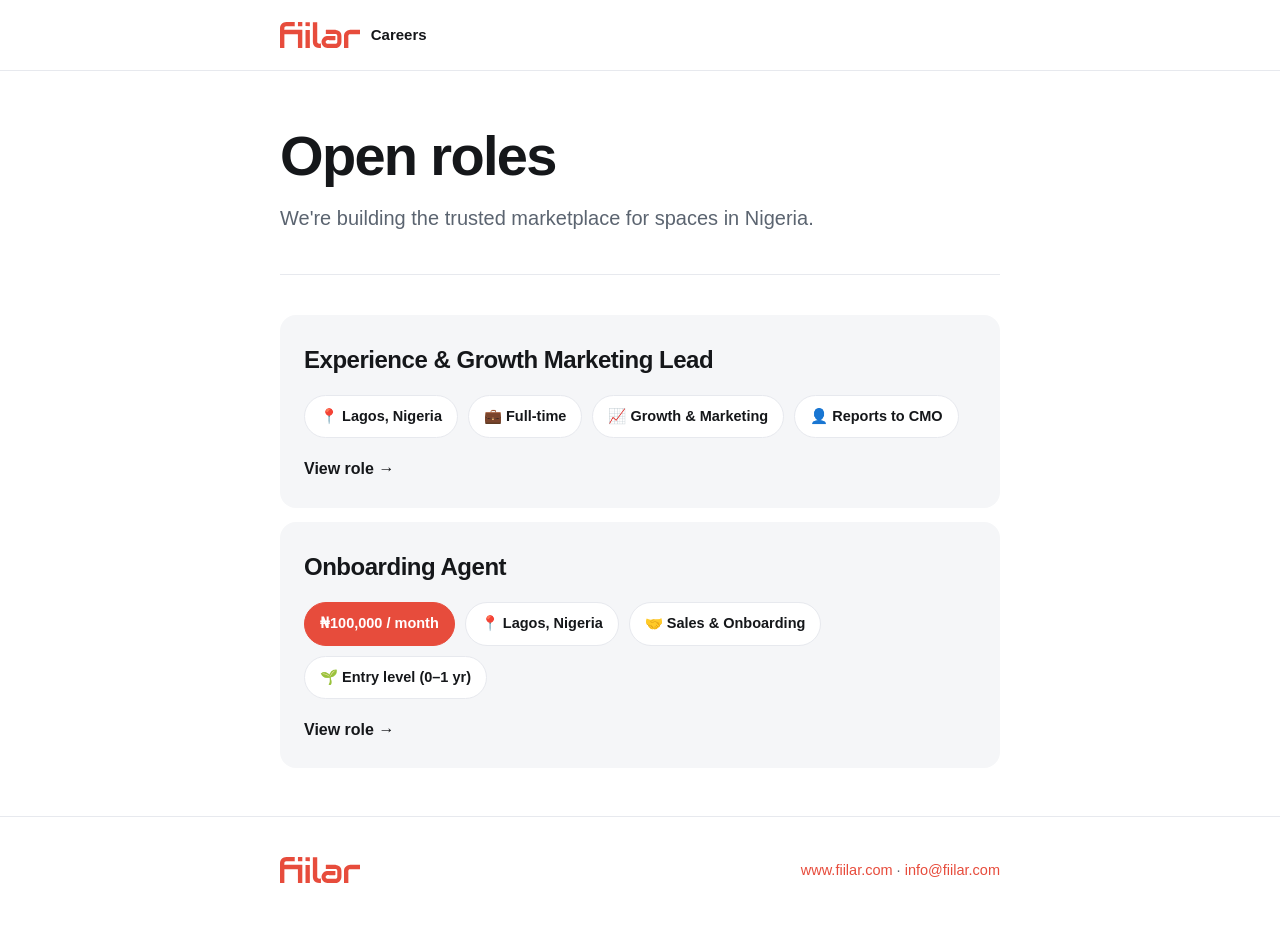
==== commit 15e85f33: "Match the careers site to the hiring flyer; role reports to the CMO The Experience & Growth Marketin" ====
--- a/index.html
+++ b/index.html
@@ -11,10 +11,11 @@
   <meta property="og:title" content="We're hiring at Fiilar" />
   <meta property="og:description" content="Open roles in Lagos: Experience &amp; Growth Marketing Lead, Onboarding Agent. Apply today." />
   <meta property="og:type" content="website" />
+  <meta property="og:url" content="https://careers.fiilar.com/" />
+  <meta property="og:image" content="https://careers.fiilar.com/experience-growth-marketing-lead/og.jpg" />
+  <meta property="og:image:alt" content="We're hiring: Experience &amp; Growth Marketing Lead at Fiilar" />
+  <meta name="twitter:card" content="summary" />
 
-  <link rel="preconnect" href="https://fonts.googleapis.com" />
-  <link rel="preconnect" href="https://fonts.gstatic.com" crossorigin />
-  <link href="https://fonts.googleapis.com/css2?family=Inter:wght@400;500;600;700;800;900&display=swap" rel="stylesheet" />
   <link rel="stylesheet" href="styles.css" />
 </head>
 <body>
@@ -40,14 +41,14 @@
               <span class="chip">📍 Lagos, Nigeria</span>
               <span class="chip">💼 Full-time</span>
               <span class="chip">📈 Growth &amp; Marketing</span>
-              <span class="chip">👤 Reports to CEO / Founder</span>
+              <span class="chip">👤 Reports to CMO</span>
             </div>
             <span class="more">View role →</span>
           </a>
           <a class="role" href="onboarding-agent/">
             <h2>Onboarding Agent</h2>
             <div class="chips">
-              <span class="chip pay">₦100,000 / month</span>
+              <span class="chip pay money">₦100,000 / month</span>
               <span class="chip">📍 Lagos, Nigeria</span>
               <span class="chip">🤝 Sales &amp; Onboarding</span>
               <span class="chip">🌱 Entry level (0–1 yr)</span>
@@ -69,5 +70,26 @@
     </div>
   </footer>
 
+  <script>
+    // Many in-app browsers refuse navigator.clipboard; execCommand still copies there.
+    const copy = async (text) => {
+      try { await navigator.clipboard.writeText(text); return true } catch {}
+      const t = Object.assign(document.createElement("textarea"), { value: text })
+      document.body.append(t)
+      t.select()
+      const ok = document.execCommand("copy")
+      t.remove()
+      return ok
+    }
+    for (const b of document.querySelectorAll("[data-copy]")) {
+      b.hidden = false
+      b.addEventListener("click", async () => {
+        if (!(await copy(b.dataset.copy))) return
+        b.textContent = "Copied"
+        setTimeout(() => (b.textContent = "Copy"), 2000)
+      })
+    }
+  </script>
+
 </body>
 </html>
--- a/styles.css
+++ b/styles.css
@@ -1,6 +1,11 @@
 :root {
-  --brand: #EB4D2B;
-  --brand-dark: #cf3f20;
+  --brand: #E74C3C;
+  --brand-dark: #cb4335;
+  --brand-tint: #fce8e6;
+  /* Fiilar's stack (fiilar-webapp main.css): 'SF Pro Rounded' must come before -apple-system or Chrome draws SF Pro Text. */
+  --font-sans: ui-rounded, 'SF Pro Rounded', -apple-system, BlinkMacSystemFont, 'SF Pro Text', 'Segoe UI', Roboto, 'Helvetica Neue', Arial, 'Noto Sans', sans-serif;
+  /* Amounts are never rounded: that face draws the Naira sign with a single bar. */
+  --font-money: -apple-system, BlinkMacSystemFont, 'SF Pro Text', 'Segoe UI', Roboto, 'Noto Sans', 'Helvetica Neue', Arial, sans-serif;
   --ink: #15171a;
   --grey: #5b6470;
   --line: #e7e9ee;
@@ -10,7 +15,7 @@
 * { box-sizing: border-box; margin: 0; padding: 0; }
 html { scroll-behavior: smooth; }
 body {
-  font-family: 'Inter', -apple-system, BlinkMacSystemFont, 'Segoe UI', Roboto, sans-serif;
+  font-family: var(--font-sans);
   color: var(--ink);
   background: #fff;
   line-height: 1.6;
@@ -30,11 +35,11 @@
 /* Hero */
 .hero { padding: 56px 0 40px; }
 .tag {
-  display: inline-block; background: #fdeae5; color: var(--brand);
+  display: inline-block; background: var(--brand-tint); color: var(--brand);
   font-weight: 700; font-size: 13px; letter-spacing: 0.04em; text-transform: uppercase;
   padding: 7px 14px; border-radius: 999px; margin-bottom: 20px;
 }
-h1 { font-size: clamp(36px, 8vw, 56px); font-weight: 900; letter-spacing: -0.035em; line-height: 1.05; }
+h1 { font-size: clamp(36px, 8vw, 56px); font-weight: 700; letter-spacing: -0.03em; line-height: 1.05; }
 .lede { font-size: clamp(17px, 2.4vw, 20px); color: var(--grey); margin-top: 16px; max-width: 560px; }
 
 .chips { display: flex; flex-wrap: wrap; gap: 10px; margin-top: 28px; }
@@ -57,7 +62,8 @@
 
 /* Sections */
 section.block { padding: 40px 0; border-top: 1px solid var(--line); }
-h2 { font-size: 24px; font-weight: 800; letter-spacing: -0.02em; margin-bottom: 18px; }
+h2 { font-size: 24px; font-weight: 700; letter-spacing: -0.02em; margin-bottom: 18px; }
+.money { font-family: var(--font-money); font-variant-numeric: tabular-nums; }
 .block p { color: var(--grey); font-size: 16.5px; }
 
 ul.list { list-style: none; display: grid; gap: 14px; }
@@ -65,8 +71,8 @@
 ul.list li::before {
   content: ""; position: absolute; left: 0; top: 9px;
   width: 18px; height: 18px; border-radius: 50%;
-  background: #fdeae5;
-  background-image: url("data:image/svg+xml,%3Csvg xmlns='http://www.w3.org/2000/svg' width='12' height='12' viewBox='0 0 24 24' fill='none' stroke='%23EB4D2B' stroke-width='3.5' stroke-linecap='round' stroke-linejoin='round'%3E%3Cpolyline points='20 6 9 17 4 12'/%3E%3C/svg%3E");
+  background: var(--brand-tint);
+  background-image: url("data:image/svg+xml,%3Csvg xmlns='http://www.w3.org/2000/svg' width='12' height='12' viewBox='0 0 24 24' fill='none' stroke='%23E74C3C' stroke-width='3.5' stroke-linecap='round' stroke-linejoin='round'%3E%3Cpolyline points='20 6 9 17 4 12'/%3E%3C/svg%3E");
   background-repeat: no-repeat; background-position: center;
 }
 ul.list li strong { font-weight: 700; }
@@ -84,7 +90,8 @@
   border: 1px solid var(--line); display: grid; place-items: center; color: var(--brand);
 }
 .apply-row .label { font-size: 13px; color: var(--grey); }
-.apply-row .val { font-weight: 700; font-size: 16.5px; color: var(--ink); }
+.apply-row .val { font-weight: 700; font-size: 16.5px; color: var(--ink); display: flex; flex-wrap: wrap; align-items: center; gap: 10px; }
+.copy { font: inherit; font-size: 13px; font-weight: 600; color: var(--ink); background: #fff; border: 1px solid var(--line); border-radius: 999px; padding: 5px 12px; cursor: pointer; }
 .btns { display: flex; flex-wrap: wrap; gap: 12px; margin-top: 26px; }
 
 /* Footer */
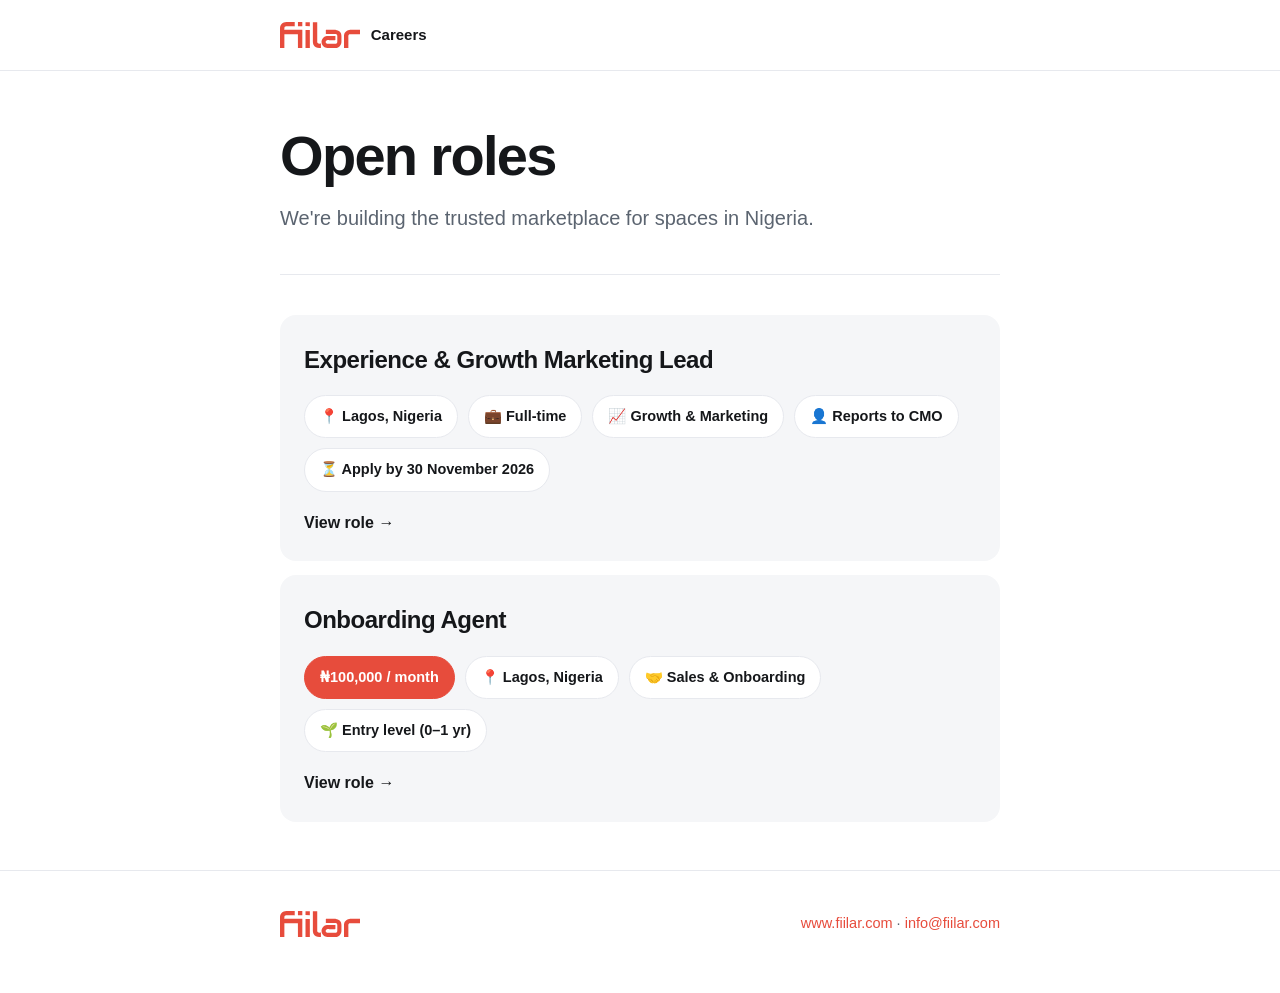
==== commit cb4fbe0f: "Show the 30 November 2026 closing date for the growth lead role A `closes` date on a role adds an "A" ====
--- a/index.html
+++ b/index.html
@@ -42,6 +42,7 @@
               <span class="chip">💼 Full-time</span>
               <span class="chip">📈 Growth &amp; Marketing</span>
               <span class="chip">👤 Reports to CMO</span>
+              <span class="chip">⏳ Apply by 30 November 2026</span>
             </div>
             <span class="more">View role →</span>
           </a>
--- a/styles.css
+++ b/styles.css
@@ -83,6 +83,7 @@
   border-radius: var(--radius); padding: 32px 28px; margin-top: 8px;
 }
 .apply-card h2 { margin-bottom: 8px; }
+.apply-card .closes { margin-top: 12px; color: var(--ink); font-weight: 600; }
 .apply-methods { display: grid; gap: 14px; margin-top: 22px; }
 .apply-row { display: flex; align-items: center; gap: 14px; font-size: 16px; }
 .apply-row .ic {
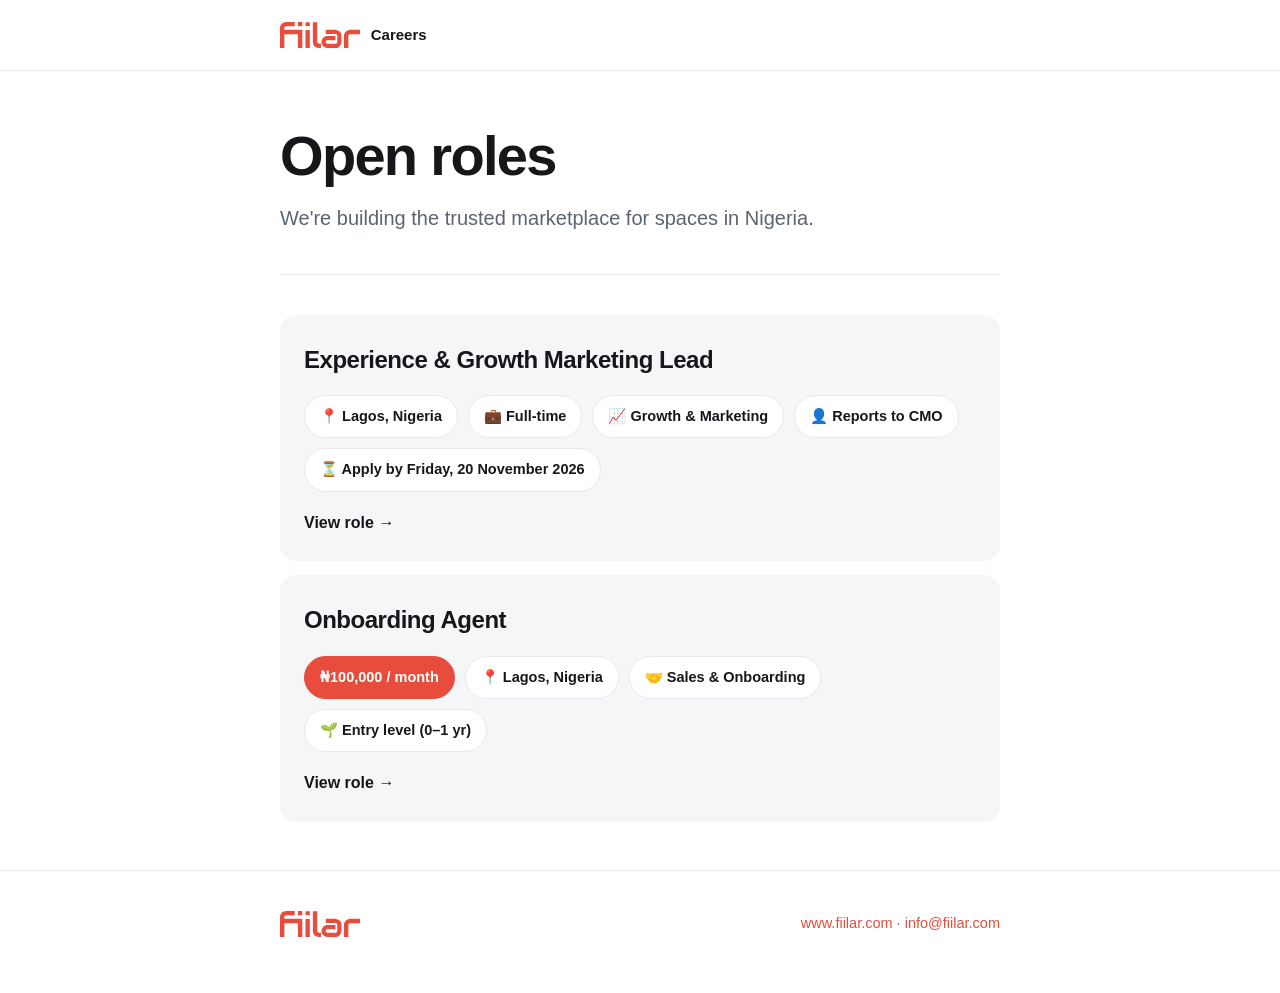
==== commit ba2951a1: "Close the growth lead role on Friday, 20 November 2026 Co-Authored-By: Claude Opus 5.5 <noreply@anth" ====
--- a/index.html
+++ b/index.html
@@ -42,7 +42,7 @@
               <span class="chip">💼 Full-time</span>
               <span class="chip">📈 Growth &amp; Marketing</span>
               <span class="chip">👤 Reports to CMO</span>
-              <span class="chip">⏳ Apply by 30 November 2026</span>
+              <span class="chip">⏳ Apply by Friday, 20 November 2026</span>
             </div>
             <span class="more">View role →</span>
           </a>
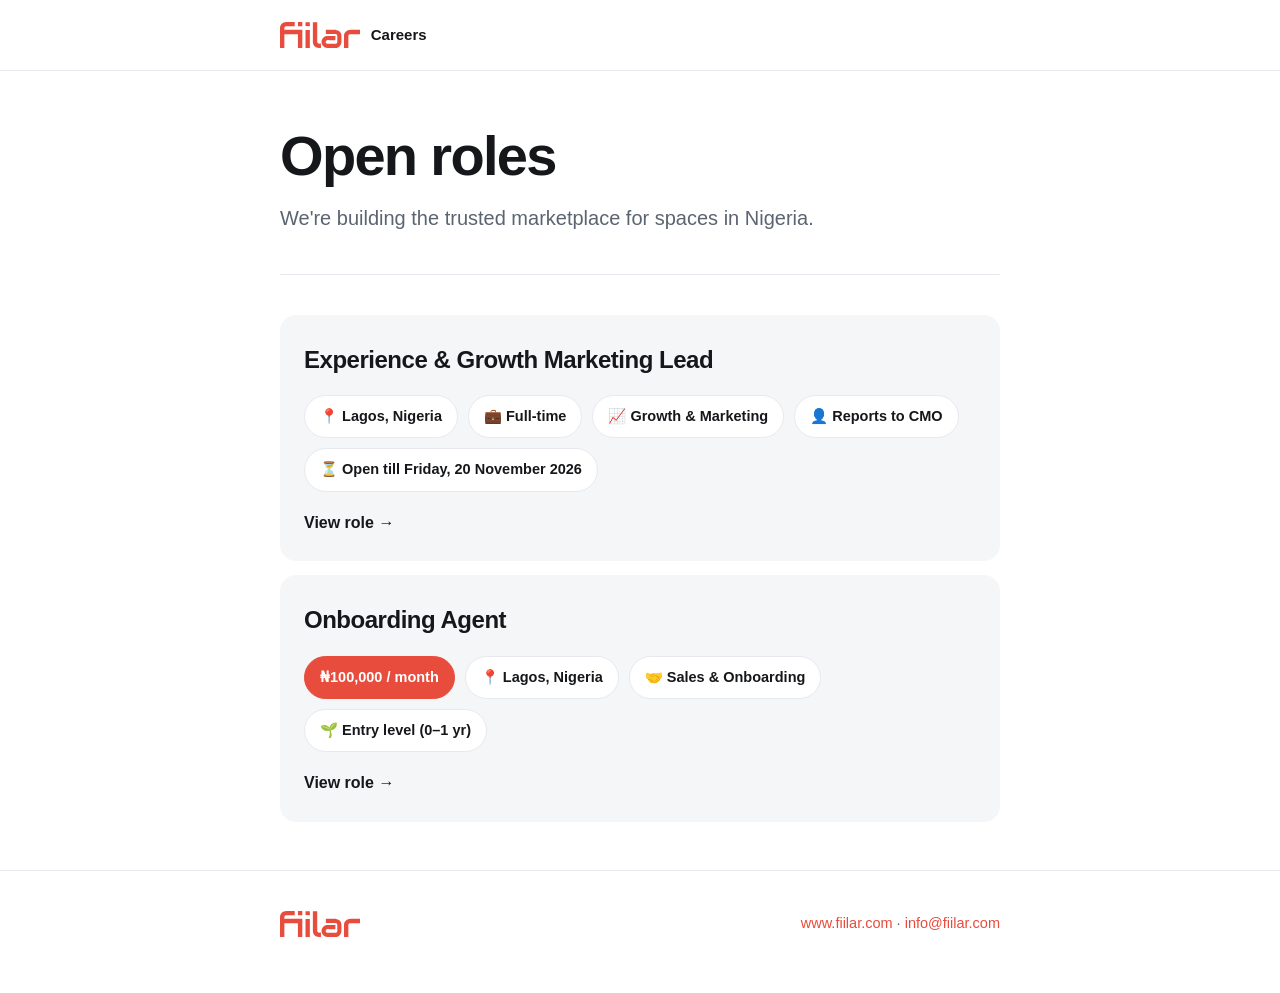
==== commit faa58050: "Say "Open till" instead of "Apply by" for the closing date Co-Authored-By: Claude Opus 5.5 <noreply@" ====
--- a/index.html
+++ b/index.html
@@ -42,7 +42,7 @@
               <span class="chip">💼 Full-time</span>
               <span class="chip">📈 Growth &amp; Marketing</span>
               <span class="chip">👤 Reports to CMO</span>
-              <span class="chip">⏳ Apply by Friday, 20 November 2026</span>
+              <span class="chip">⏳ Open till Friday, 20 November 2026</span>
             </div>
             <span class="more">View role →</span>
           </a>
